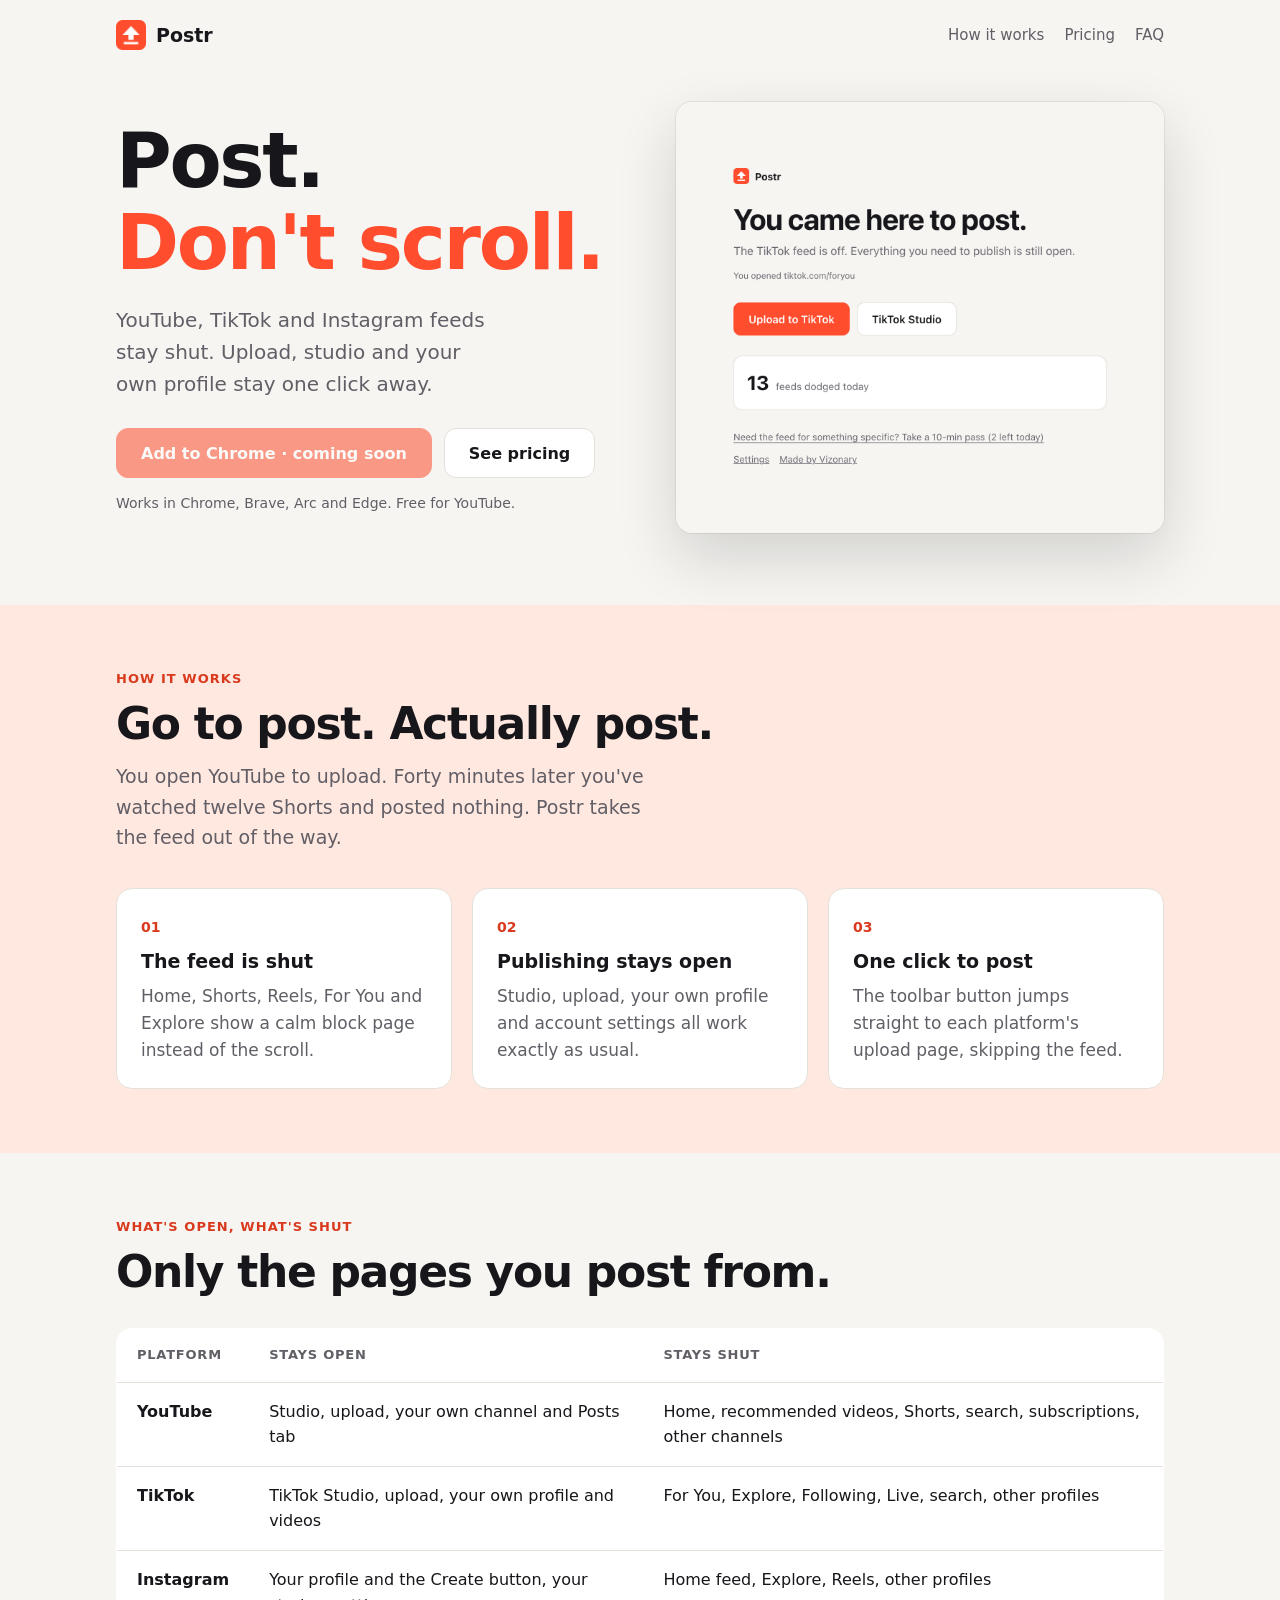
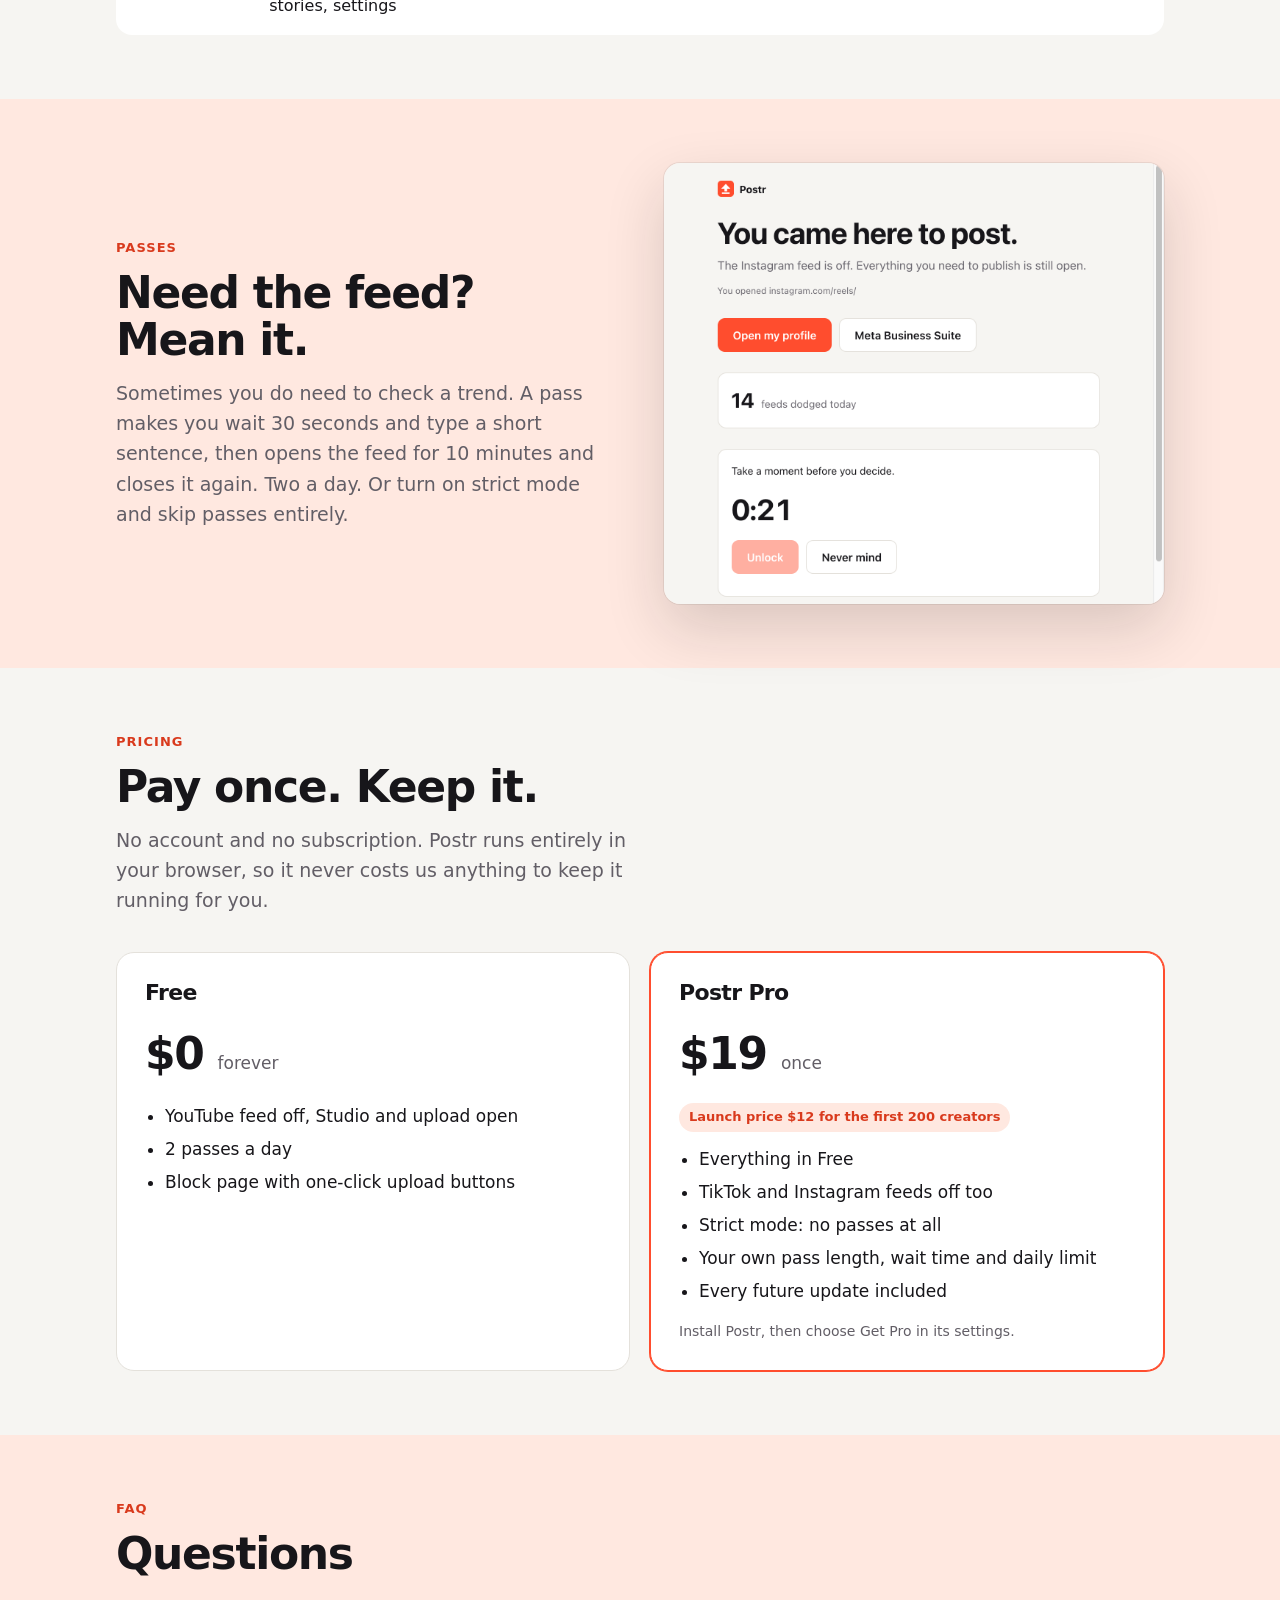
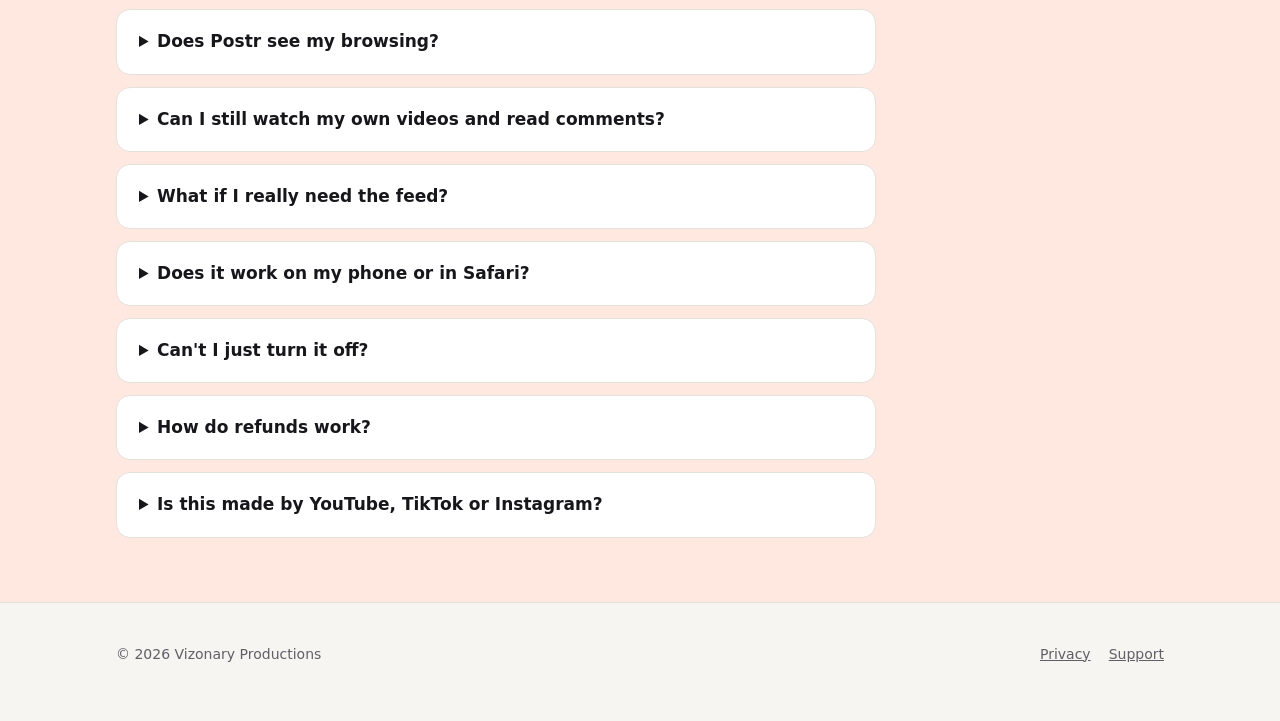
==== index.html @ e0b2ad2c "Postr site: landing page, privacy policy, uninstall page Co-Authored-By: Claude Opus 5.5 <noreply@an" ====
<!doctype html>
<html lang="en">
<head>
  <meta charset="utf-8">
  <meta name="viewport" content="width=device-width, initial-scale=1">
  <title>Postr: post, don't scroll</title>
  <meta name="description" content="A browser extension for creators. YouTube, TikTok and Instagram feeds stay shut; upload, studio and your own profile stay open. Free for YouTube, $19 once for all three.">
  <meta property="og:title" content="Postr: post, don't scroll">
  <meta property="og:description" content="The feed-free way to publish on YouTube, TikTok and Instagram.">
  <meta property="og:image" content="https://vizonaryproductions.github.io/postr-site/assets/og.png">
  <meta name="twitter:card" content="summary_large_image">
  <link rel="icon" href="assets/icon32.png">
  <link rel="stylesheet" href="assets/site.css">
</head>
<body>
  <div class="wrap">
    <header class="nav">
      <a class="brand" href="./"><img src="assets/icon128.png" alt="">Postr</a>
      <nav>
        <a class="hide-sm" href="#how">How it works</a>
        <a href="#pricing">Pricing</a>
        <a href="#faq">FAQ</a>
      </nav>
    </header>

    <section class="hero" style="padding-top:32px">
      <div>
        <h1>Post.<br><em>Don't scroll.</em></h1>
        <p class="lead muted">YouTube, TikTok and Instagram feeds stay shut. Upload, studio and your own profile stay one click away.</p>
        <div class="ctas">
          <!-- LAUNCH: replace href with the Chrome Web Store listing URL and drop aria-disabled. -->
          <a class="btn primary" id="install" href="#" aria-disabled="true">Add to Chrome · coming soon</a>
          <a class="btn" href="#pricing">See pricing</a>
        </div>
        <p class="note muted">Works in Chrome, Brave, Arc and Edge. Free for YouTube.</p>
      </div>
      <img class="shot" src="assets/blocked.png" alt="Postr's block page: 'You came here to post.' with buttons to upload to TikTok or open TikTok Studio">
    </section>
  </div>

  <section class="band" id="how">
    <div class="wrap">
      <p class="eyebrow">How it works</p>
      <h2>Go to post. Actually post.</h2>
      <p class="sub muted">You open YouTube to upload. Forty minutes later you've watched twelve Shorts and posted nothing. Postr takes the feed out of the way.</p>
      <div class="steps">
        <div class="step"><span class="n">01</span><b>The feed is shut</b><p class="muted">Home, Shorts, Reels, For You and Explore show a calm block page instead of the scroll.</p></div>
        <div class="step"><span class="n">02</span><b>Publishing stays open</b><p class="muted">Studio, upload, your own profile and account settings all work exactly as usual.</p></div>
        <div class="step"><span class="n">03</span><b>One click to post</b><p class="muted">The toolbar button jumps straight to each platform's upload page, skipping the feed.</p></div>
      </div>
    </div>
  </section>

  <section>
    <div class="wrap">
      <p class="eyebrow">What's open, what's shut</p>
      <h2>Only the pages you post from.</h2>
      <table class="table">
        <thead><tr><th>Platform</th><th>Stays open</th><th>Stays shut</th></tr></thead>
        <tbody>
          <tr><td>YouTube</td><td>Studio, upload, your own channel and Posts tab</td><td>Home, recommended videos, Shorts, search, subscriptions, other channels</td></tr>
          <tr><td>TikTok</td><td>TikTok Studio, upload, your own profile and videos</td><td>For You, Explore, Following, Live, search, other profiles</td></tr>
          <tr><td>Instagram</td><td>Your profile and the Create button, your stories, settings</td><td>Home feed, Explore, Reels, other profiles</td></tr>
        </tbody>
      </table>
    </div>
  </section>

  <section class="band">
    <div class="wrap feature">
      <div>
        <p class="eyebrow">Passes</p>
        <h2>Need the feed? Mean it.</h2>
        <p class="sub muted">Sometimes you do need to check a trend. A pass makes you wait 30 seconds and type a short sentence, then opens the feed for 10 minutes and closes it again. Two a day. Or turn on strict mode and skip passes entirely.</p>
      </div>
      <img class="shot" src="assets/pass.png" alt="A pass counting down before it unlocks the Instagram feed">
    </div>
  </section>

  <section id="pricing">
    <div class="wrap">
      <p class="eyebrow">Pricing</p>
      <h2>Pay once. Keep it.</h2>
      <p class="sub muted">No account and no subscription. Postr runs entirely in your browser, so it never costs us anything to keep it running for you.</p>
      <div class="plans">
        <div class="plan">
          <h3>Free</h3>
          <div class="price">$0 <small>forever</small></div>
          <ul>
            <li>YouTube feed off, Studio and upload open</li>
            <li>2 passes a day</li>
            <li>Block page with one-click upload buttons</li>
          </ul>
        </div>
        <div class="plan pro">
          <h3>Postr Pro</h3>
          <div class="price">$19 <small>once</small></div>
          <span class="launch">Launch price $12 for the first 200 creators</span>
          <ul>
            <li>Everything in Free</li>
            <li>TikTok and Instagram feeds off too</li>
            <li>Strict mode: no passes at all</li>
            <li>Your own pass length, wait time and daily limit</li>
            <li>Every future update included</li>
          </ul>
          <p class="muted" style="font-size:14px">Install Postr, then choose Get Pro in its settings.</p>
        </div>
      </div>
    </div>
  </section>

  <section class="band" id="faq">
    <div class="wrap">
      <p class="eyebrow">FAQ</p>
      <h2>Questions</h2>
      <div class="faq">
        <details><summary>Does Postr see my browsing?</summary><p>It checks the address of pages on YouTube, TikTok and Instagram to decide whether to block them. That check happens inside your browser and nothing is sent anywhere. No analytics, no ads. See the <a href="privacy.html">privacy policy</a>.</p></details>
        <details><summary>Can I still watch my own videos and read comments?</summary><p>Studio covers your videos, analytics and comments on YouTube and TikTok. On Instagram you can open your own posts from your profile grid. Anything that leads to someone else's content stays shut.</p></details>
        <details><summary>What if I really need the feed?</summary><p>Take a pass from the block page. You wait, type a sentence, and get 10 minutes, after which the feed closes itself. Pro lets you change those numbers or switch passes off.</p></details>
        <details><summary>Does it work on my phone or in Safari?</summary><p>Not yet. Postr works in Chromium browsers on desktop: Chrome, Brave, Arc and Edge. A Safari version is planned.</p></details>
        <details><summary>Can't I just turn it off?</summary><p>Yes, from your browser's extensions page. Postr is a speed bump, not a cage. For most people that pause is enough to remember why they opened the site.</p></details>
        <details><summary>How do refunds work?</summary><p>Pro is sold by Polar, our merchant of record, who handles payment, receipts and tax. If Pro isn't for you, ask for a refund within 14 days and you'll get one.</p></details>
        <details><summary>Is this made by YouTube, TikTok or Instagram?</summary><p>No. Postr is an independent tool and isn't affiliated with or endorsed by Google, ByteDance or Meta.</p></details>
      </div>
    </div>
  </section>

  <footer>
    <div class="wrap">
      <span class="muted">© 2026 Vizonary Productions</span>
      <nav>
        <a href="privacy.html">Privacy</a>
        <a href="https://github.com/vizonaryproductions/postr-site/issues">Support</a>
      </nav>
    </div>
  </footer>
</body>
</html>
---- assets/site.css ----
:root {
  --bg: #f6f5f2;
  --surface: #ffffff;
  --tint: #ffe8e0;
  --text: #17161a;
  --muted: #625e66;
  --line: #e4e1db;
  --accent: #ff4d2e;
  --accent-ink: #d93a1d;
  color-scheme: light;
}
@media (prefers-color-scheme: dark) {
  :root {
    --bg: #111013;
    --surface: #1b1a1f;
    --tint: #24161a;
    --text: #f2f0ec;
    --muted: #a29fa8;
    --line: #2c2a31;
    --accent: #ff5a3c;
    --accent-ink: #ff7a60;
    color-scheme: dark;
  }
}
* { box-sizing: border-box; }
html { -webkit-text-size-adjust: 100%; }
body {
  margin: 0;
  background: var(--bg);
  color: var(--text);
  font: 17px/1.6 -apple-system, BlinkMacSystemFont, "SF Pro Text", "Inter", system-ui, sans-serif;
  -webkit-font-smoothing: antialiased;
}
a { color: var(--accent-ink); }
img { max-width: 100%; display: block; }
h1, h2, h3 { line-height: 1.08; letter-spacing: -0.03em; margin: 0; }
p { margin: 0; }
.wrap { max-width: 1080px; margin: 0 auto; padding: 0 16px; }
.muted { color: var(--muted); }

.nav { display: flex; justify-content: space-between; align-items: center; padding: 20px 0; }
.brand { display: flex; align-items: center; gap: 10px; font-weight: 700; font-size: 19px; color: var(--text); text-decoration: none; }
.brand img { width: 30px; height: 30px; }
.nav nav { display: flex; gap: 20px; font-size: 15px; }
.nav nav a { color: var(--muted); text-decoration: none; }
.nav nav a:hover { color: var(--text); }

.btn {
  display: inline-flex; align-items: center; justify-content: center; gap: 8px;
  min-height: 50px; padding: 0 24px; border-radius: 12px;
  font: inherit; font-weight: 650; font-size: 16px; text-decoration: none; cursor: pointer;
  border: 1px solid var(--line); background: var(--surface); color: var(--text);
}
.btn.primary { background: var(--accent); border-color: var(--accent); color: #fff; }
.btn.primary:hover { filter: brightness(1.06); }
.btn[aria-disabled="true"] { opacity: .55; pointer-events: none; }

.hero { display: grid; grid-template-columns: 1.05fr 1fr; gap: 48px; align-items: center; padding: 48px 0 72px; }
.hero h1 { font-size: clamp(44px, 7vw, 76px); }
.hero h1 em { font-style: normal; color: var(--accent); }
.hero .lead { font-size: 20px; margin: 20px 0 28px; max-width: 30ch; }
.hero .ctas { display: flex; flex-wrap: wrap; gap: 12px; align-items: center; }
.hero .note { font-size: 14px; margin-top: 14px; }
.shot { border-radius: 16px; box-shadow: 0 24px 60px rgba(23,22,26,.16), 0 0 0 1px rgba(23,22,26,.07); }

section { padding: 64px 0; }
section.band { background: var(--tint); }
.eyebrow { font-size: 13px; font-weight: 700; letter-spacing: .08em; text-transform: uppercase; color: var(--accent-ink); margin-bottom: 10px; }
h2 { font-size: clamp(30px, 4.5vw, 44px); margin-bottom: 14px; }
.sub { font-size: 19px; max-width: 46ch; }

.steps { display: grid; grid-template-columns: repeat(3, 1fr); gap: 20px; margin-top: 36px; }
.step { background: var(--surface); border: 1px solid var(--line); border-radius: 16px; padding: 24px; }
.step b { display: block; font-size: 19px; margin: 6px 0 6px; }
.step .n { font-size: 14px; font-weight: 700; color: var(--accent-ink); }

.table { width: 100%; border-collapse: collapse; margin-top: 32px; background: var(--surface); border-radius: 16px; overflow: hidden; border: 1px solid var(--line); font-size: 16px; }
.table th, .table td { text-align: left; padding: 16px 20px; vertical-align: top; border-top: 1px solid var(--line); }
.table thead th { border-top: 0; font-size: 13px; text-transform: uppercase; letter-spacing: .06em; color: var(--muted); }
.table td:first-child { font-weight: 650; white-space: nowrap; }

.feature { display: grid; grid-template-columns: 1fr 1fr; gap: 48px; align-items: center; }
.feature.flip > :first-child { order: 2; }

.plans { display: grid; grid-template-columns: 1fr 1fr; gap: 20px; margin-top: 36px; }
.plan { background: var(--surface); border: 1px solid var(--line); border-radius: 18px; padding: 28px; display: grid; gap: 14px; align-content: start; }
.plan.pro { border-color: var(--accent); box-shadow: 0 0 0 1px var(--accent); }
.plan h3 { font-size: 22px; }
.price { font-size: 44px; font-weight: 750; letter-spacing: -0.03em; }
.price small { font-size: 17px; font-weight: 500; color: var(--muted); letter-spacing: 0; }
.plan ul { margin: 0; padding-left: 20px; display: grid; gap: 6px; }
.launch { display: inline-block; font-size: 13px; font-weight: 700; color: var(--accent-ink); background: var(--tint); border-radius: 999px; padding: 4px 10px; justify-self: start; }

.faq { display: grid; gap: 12px; margin-top: 32px; max-width: 760px; }
.faq details { background: var(--surface); border: 1px solid var(--line); border-radius: 14px; padding: 18px 22px; }
.faq summary { font-weight: 650; cursor: pointer; }
.faq details p { margin-top: 10px; color: var(--muted); }

footer { padding: 40px 0 56px; border-top: 1px solid var(--line); font-size: 14px; }
footer .wrap { display: flex; justify-content: space-between; gap: 16px; flex-wrap: wrap; }
footer nav { display: flex; gap: 18px; }
footer a { color: var(--muted); }

.doc { max-width: 720px; padding: 32px 0 72px; }
.doc h1 { font-size: clamp(34px, 6vw, 48px); margin-bottom: 8px; }
.doc h2 { font-size: 24px; margin: 36px 0 10px; }
.doc p, .doc li { color: var(--muted); }
.doc p + p { margin-top: 12px; }
.doc ul { padding-left: 20px; display: grid; gap: 6px; }
.doc strong { color: var(--text); }

@media (max-width: 820px) {
  .hero, .feature, .plans { grid-template-columns: 1fr; }
  .feature.flip > :first-child { order: 0; }
  .steps { grid-template-columns: 1fr; }
  .hero { padding-top: 24px; }
  .nav nav a.hide-sm { display: none; }
  .table td:first-child { white-space: normal; }
  .table th, .table td { padding: 12px 14px; }
}
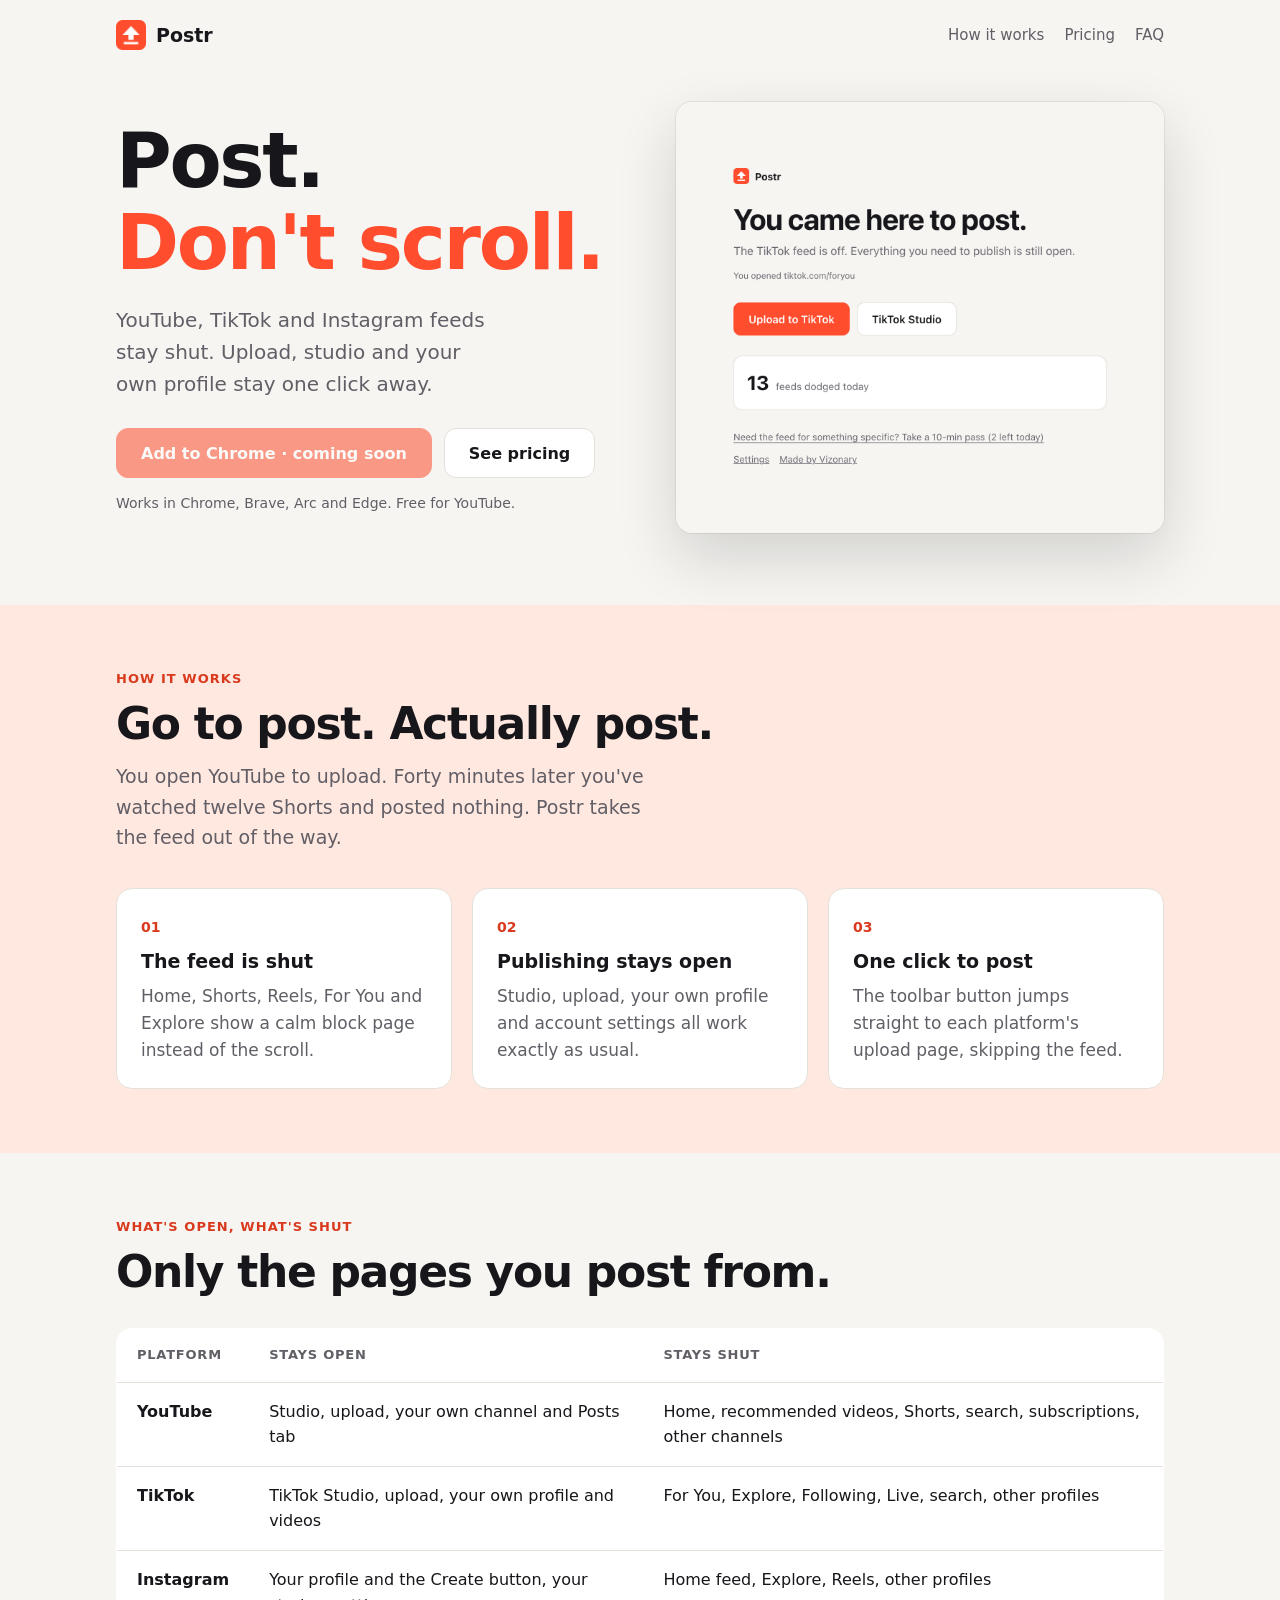
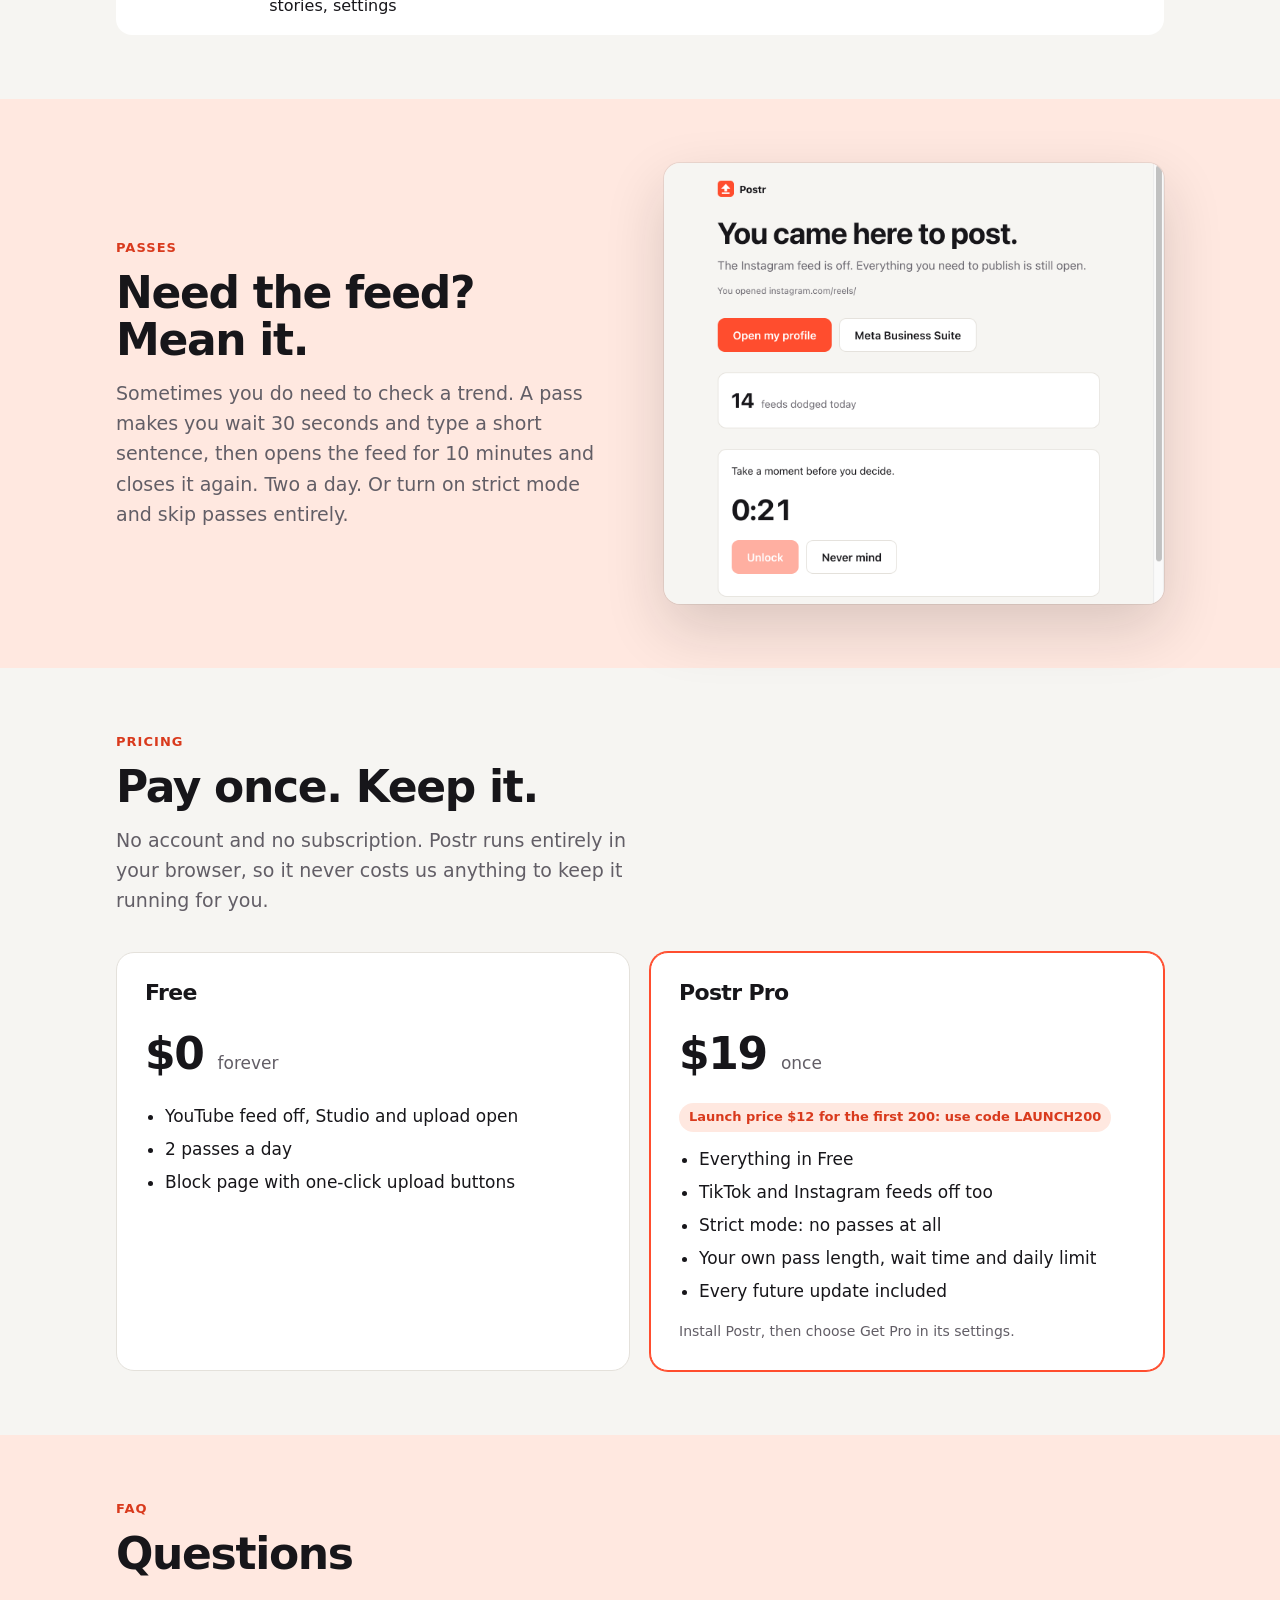
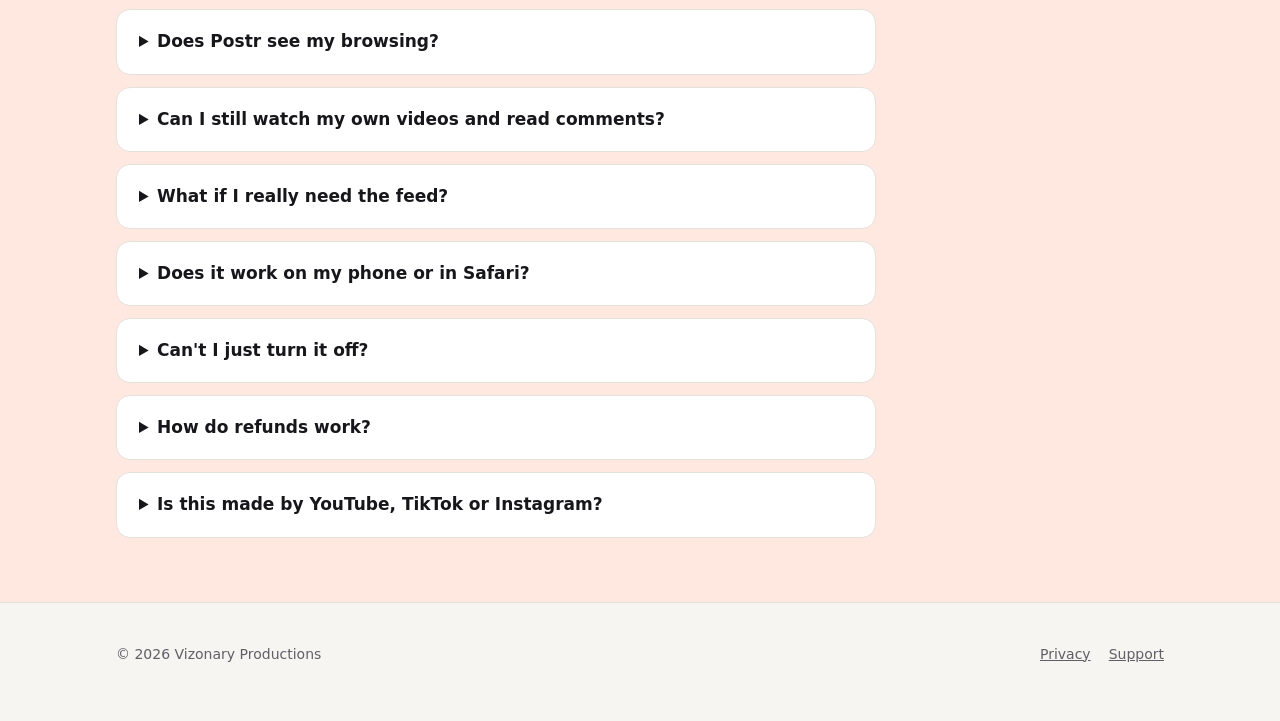
==== commit 297185de: "Pricing: show the LAUNCH200 code Co-Authored-By: Claude Opus 5.5 <noreply@anthropic.com>" ====
--- a/index.html
+++ b/index.html
@@ -95,7 +95,7 @@
         <div class="plan pro">
           <h3>Postr Pro</h3>
           <div class="price">$19 <small>once</small></div>
-          <span class="launch">Launch price $12 for the first 200 creators</span>
+          <span class="launch">Launch price $12 for the first 200: use code LAUNCH200</span>
           <ul>
             <li>Everything in Free</li>
             <li>TikTok and Instagram feeds off too</li>
